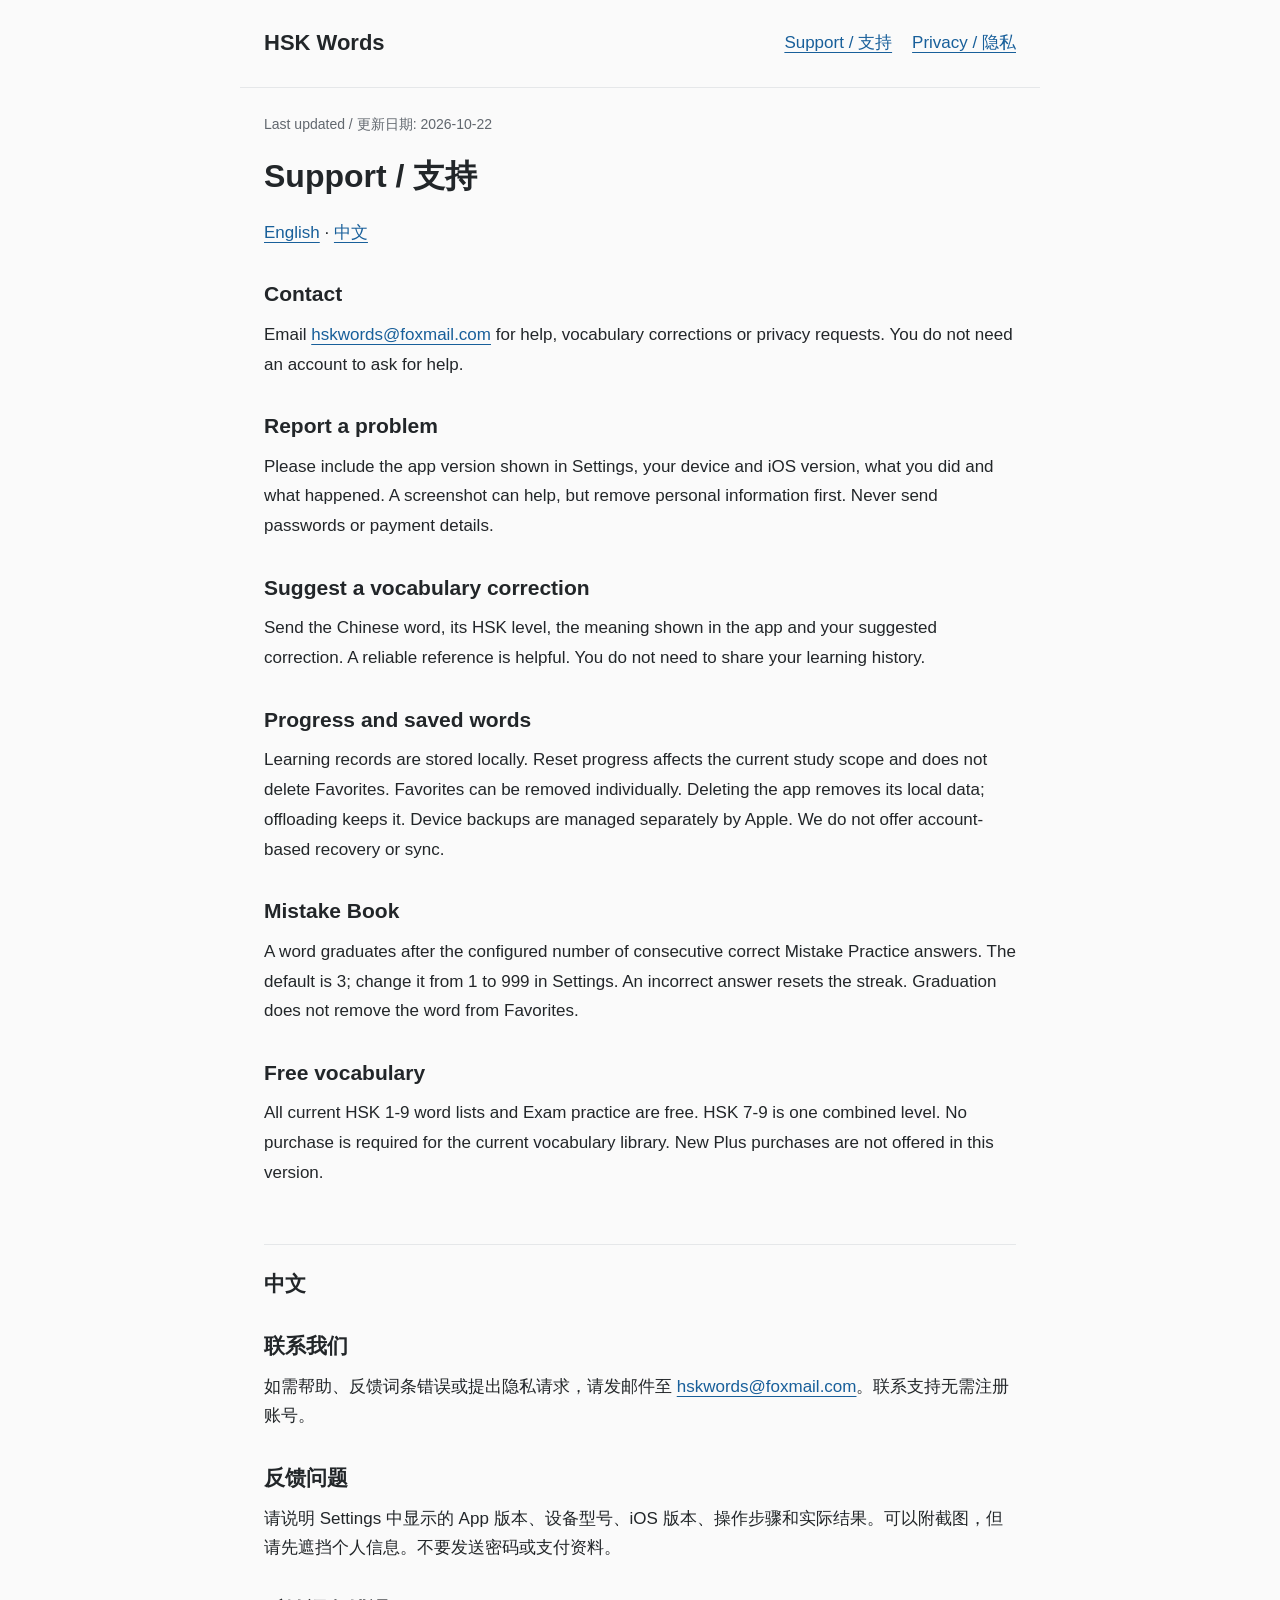
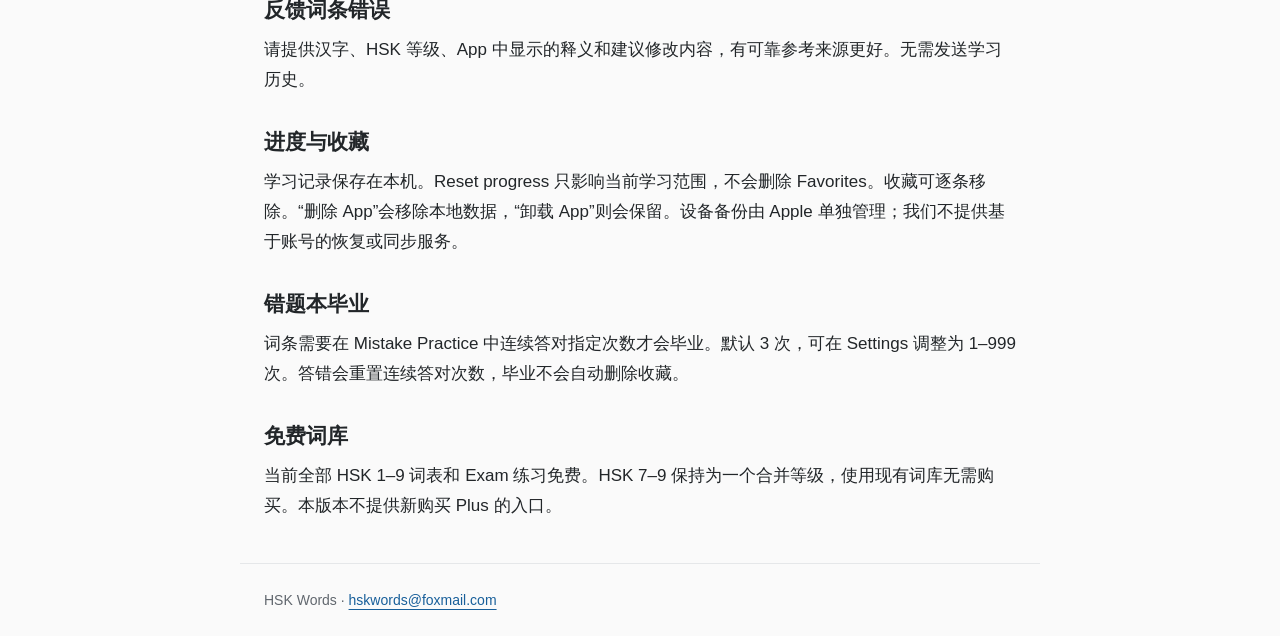
==== index.html @ 2951751a "docs: publish HSK Words privacy and support pages" ====
<!doctype html>
<html lang="en">
<head><meta charset="utf-8"><meta name="viewport" content="width=device-width, initial-scale=1"><title>Support / 支持 | HSK Words</title><link rel="stylesheet" href="style.css"></head>
<body>
<header><a class="brand" href="index.html">HSK Words</a><nav aria-label="Pages"><a href="index.html">Support / 支持</a><a href="privacy.html">Privacy / 隐私</a></nav></header>
<main><p class="draft">Last updated / 更新日期: 2026-10-22</p>
<h1>Support / 支持</h1><p class="languages"><a href="#english">English</a> · <a href="#chinese">中文</a></p>
<div id="english"><section lang="en">
<h2>Contact</h2>
<p>Email <a href="mailto:hskwords@foxmail.com">hskwords@foxmail.com</a> for help, vocabulary corrections or privacy requests. You do not need an account to ask for help.</p>
<h2>Report a problem</h2>
<p>Please include the app version shown in Settings, your device and iOS version, what you did and what happened. A screenshot can help, but remove personal information first. Never send passwords or payment details.</p>
<h2>Suggest a vocabulary correction</h2>
<p>Send the Chinese word, its HSK level, the meaning shown in the app and your suggested correction. A reliable reference is helpful. You do not need to share your learning history.</p>
<h2>Progress and saved words</h2>
<p>Learning records are stored locally. Reset progress affects the current study scope and does not delete Favorites. Favorites can be removed individually. Deleting the app removes its local data; offloading keeps it. Device backups are managed separately by Apple. We do not offer account-based recovery or sync.</p>
<h2>Mistake Book</h2>
<p>A word graduates after the configured number of consecutive correct Mistake Practice answers. The default is 3; change it from 1 to 999 in Settings. An incorrect answer resets the streak. Graduation does not remove the word from Favorites.</p>
<h2>Free vocabulary</h2>
<p>All current HSK 1-9 word lists and Exam practice are free. HSK 7-9 is one combined level. No purchase is required for the current vocabulary library. New Plus purchases are not offered in this version.</p>
</section></div>
<div id="chinese"><h2 class="language-title">中文</h2><section lang="zh-Hans">
<h2>联系我们</h2>
<p>如需帮助、反馈词条错误或提出隐私请求，请发邮件至 <a href="mailto:hskwords@foxmail.com">hskwords@foxmail.com</a>。联系支持无需注册账号。</p>
<h2>反馈问题</h2>
<p>请说明 Settings 中显示的 App 版本、设备型号、iOS 版本、操作步骤和实际结果。可以附截图，但请先遮挡个人信息。不要发送密码或支付资料。</p>
<h2>反馈词条错误</h2>
<p>请提供汉字、HSK 等级、App 中显示的释义和建议修改内容，有可靠参考来源更好。无需发送学习历史。</p>
<h2>进度与收藏</h2>
<p>学习记录保存在本机。Reset progress 只影响当前学习范围，不会删除 Favorites。收藏可逐条移除。“删除 App”会移除本地数据，“卸载 App”则会保留。设备备份由 Apple 单独管理；我们不提供基于账号的恢复或同步服务。</p>
<h2>错题本毕业</h2>
<p>词条需要在 Mistake Practice 中连续答对指定次数才会毕业。默认 3 次，可在 Settings 调整为 1–999 次。答错会重置连续答对次数，毕业不会自动删除收藏。</p>
<h2>免费词库</h2>
<p>当前全部 HSK 1–9 词表和 Exam 练习免费。HSK 7–9 保持为一个合并等级，使用现有词库无需购买。本版本不提供新购买 Plus 的入口。</p>
</section></div>

</main><footer>HSK Words · <a href="mailto:hskwords@foxmail.com">hskwords@foxmail.com</a></footer>
</body></html>
---- style.css ----
* { box-sizing: border-box; }
html { color-scheme: light; scroll-padding-top: 24px; }
body { margin: 0; background: #fafafa; color: #222629; font: 17px/1.75 -apple-system, BlinkMacSystemFont, "Segoe UI", sans-serif; letter-spacing: 0; }
header, main, footer { max-width: 800px; margin: auto; padding: 24px; }
header { display: flex; align-items: center; justify-content: space-between; flex-wrap: wrap; gap: 16px; border-bottom: 1px solid #e5e7e9; }
nav { display: flex; flex-wrap: wrap; gap: 20px; }
a { color: #185f9a; text-underline-offset: 4px; overflow-wrap: anywhere; }
a:focus-visible { outline: 3px solid #185f9a; outline-offset: 4px; }
.brand { font-size: 22px; font-weight: 700; color: #222629; text-decoration: none; }
h1 { font-size: 32px; line-height: 1.3; margin: 20px 0; }
h2 { font-size: 21px; line-height: 1.45; margin: 32px 0 10px; }
p { margin: 0 0 18px; overflow-wrap: anywhere; }
.draft, footer { color: #61676e; font-size: 14px; }
.language-title { margin-top: 56px; padding-top: 24px; border-top: 1px solid #e5e7e9; }
footer { border-top: 1px solid #e5e7e9; }
@media (max-width: 480px) { header, main, footer { padding: 20px; } h1 { font-size: 28px; } }
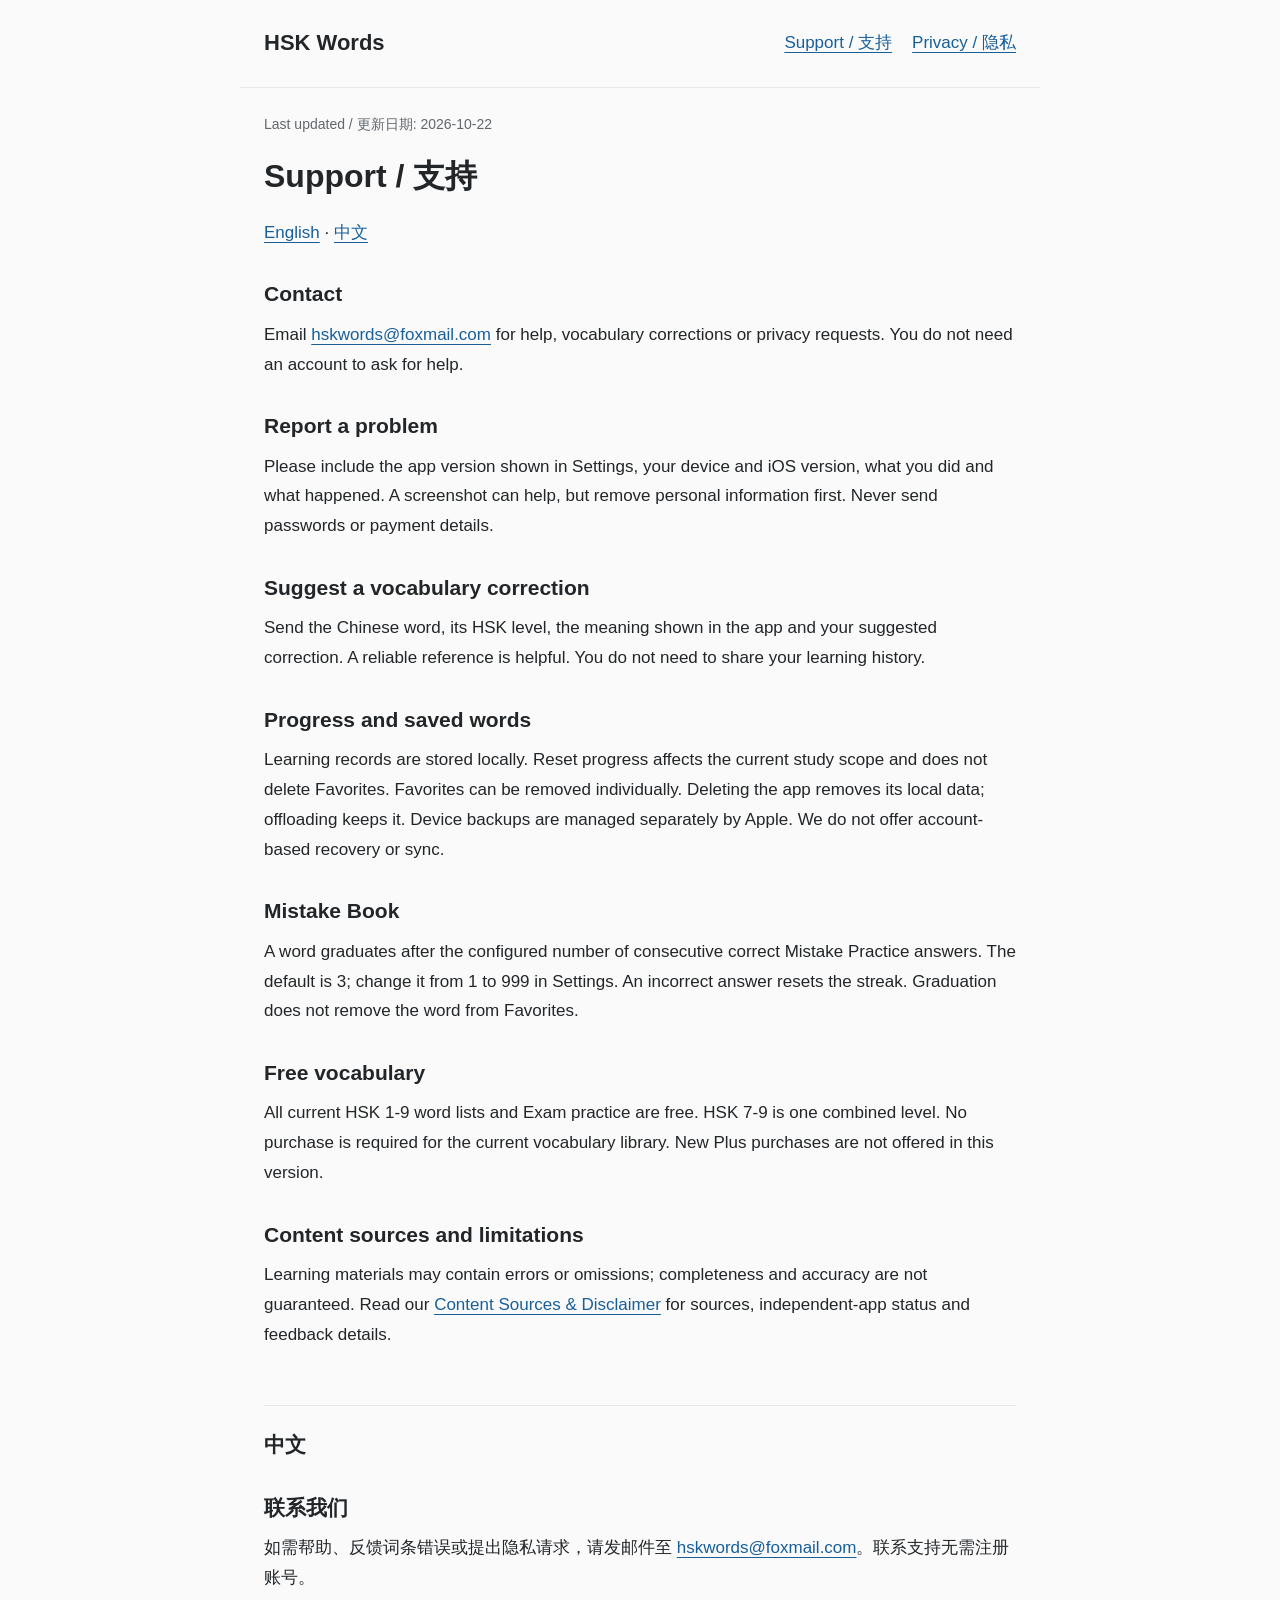
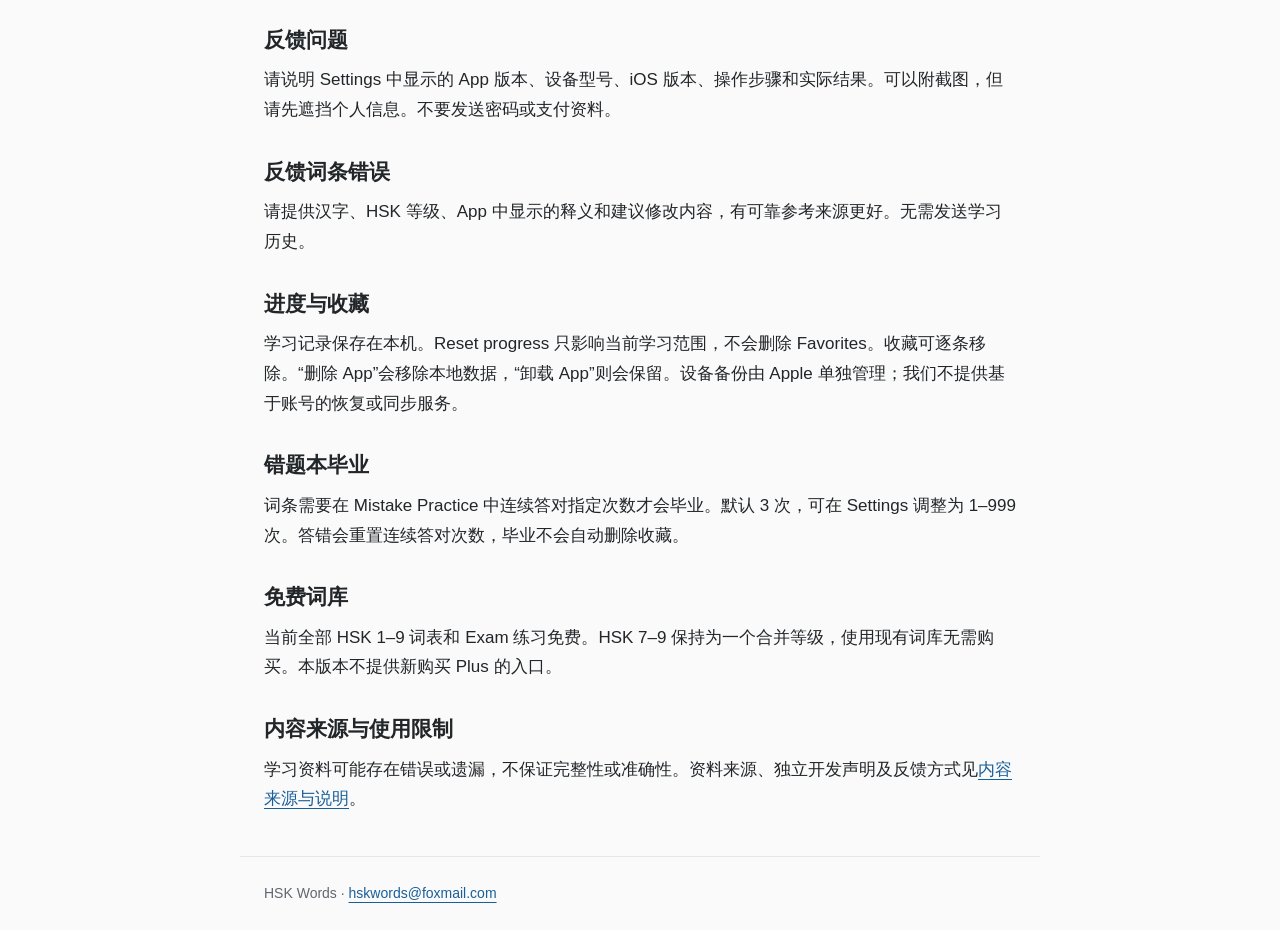
==== commit 9126dc78: "docs: publish content sources and disclaimer" ====
--- a/index.html
+++ b/index.html
@@ -18,6 +18,8 @@
 <p>A word graduates after the configured number of consecutive correct Mistake Practice answers. The default is 3; change it from 1 to 999 in Settings. An incorrect answer resets the streak. Graduation does not remove the word from Favorites.</p>
 <h2>Free vocabulary</h2>
 <p>All current HSK 1-9 word lists and Exam practice are free. HSK 7-9 is one combined level. No purchase is required for the current vocabulary library. New Plus purchases are not offered in this version.</p>
+<h2>Content sources and limitations</h2>
+<p>Learning materials may contain errors or omissions; completeness and accuracy are not guaranteed. Read our <a href="content.html">Content Sources &amp; Disclaimer</a> for sources, independent-app status and feedback details.</p>
 </section></div>
 <div id="chinese"><h2 class="language-title">中文</h2><section lang="zh-Hans">
 <h2>联系我们</h2>
@@ -32,6 +34,8 @@
 <p>词条需要在 Mistake Practice 中连续答对指定次数才会毕业。默认 3 次，可在 Settings 调整为 1–999 次。答错会重置连续答对次数，毕业不会自动删除收藏。</p>
 <h2>免费词库</h2>
 <p>当前全部 HSK 1–9 词表和 Exam 练习免费。HSK 7–9 保持为一个合并等级，使用现有词库无需购买。本版本不提供新购买 Plus 的入口。</p>
+<h2>内容来源与使用限制</h2>
+<p>学习资料可能存在错误或遗漏，不保证完整性或准确性。资料来源、独立开发声明及反馈方式见<a href="content.html">内容来源与说明</a>。</p>
 </section></div>
 
 </main><footer>HSK Words · <a href="mailto:hskwords@foxmail.com">hskwords@foxmail.com</a></footer>
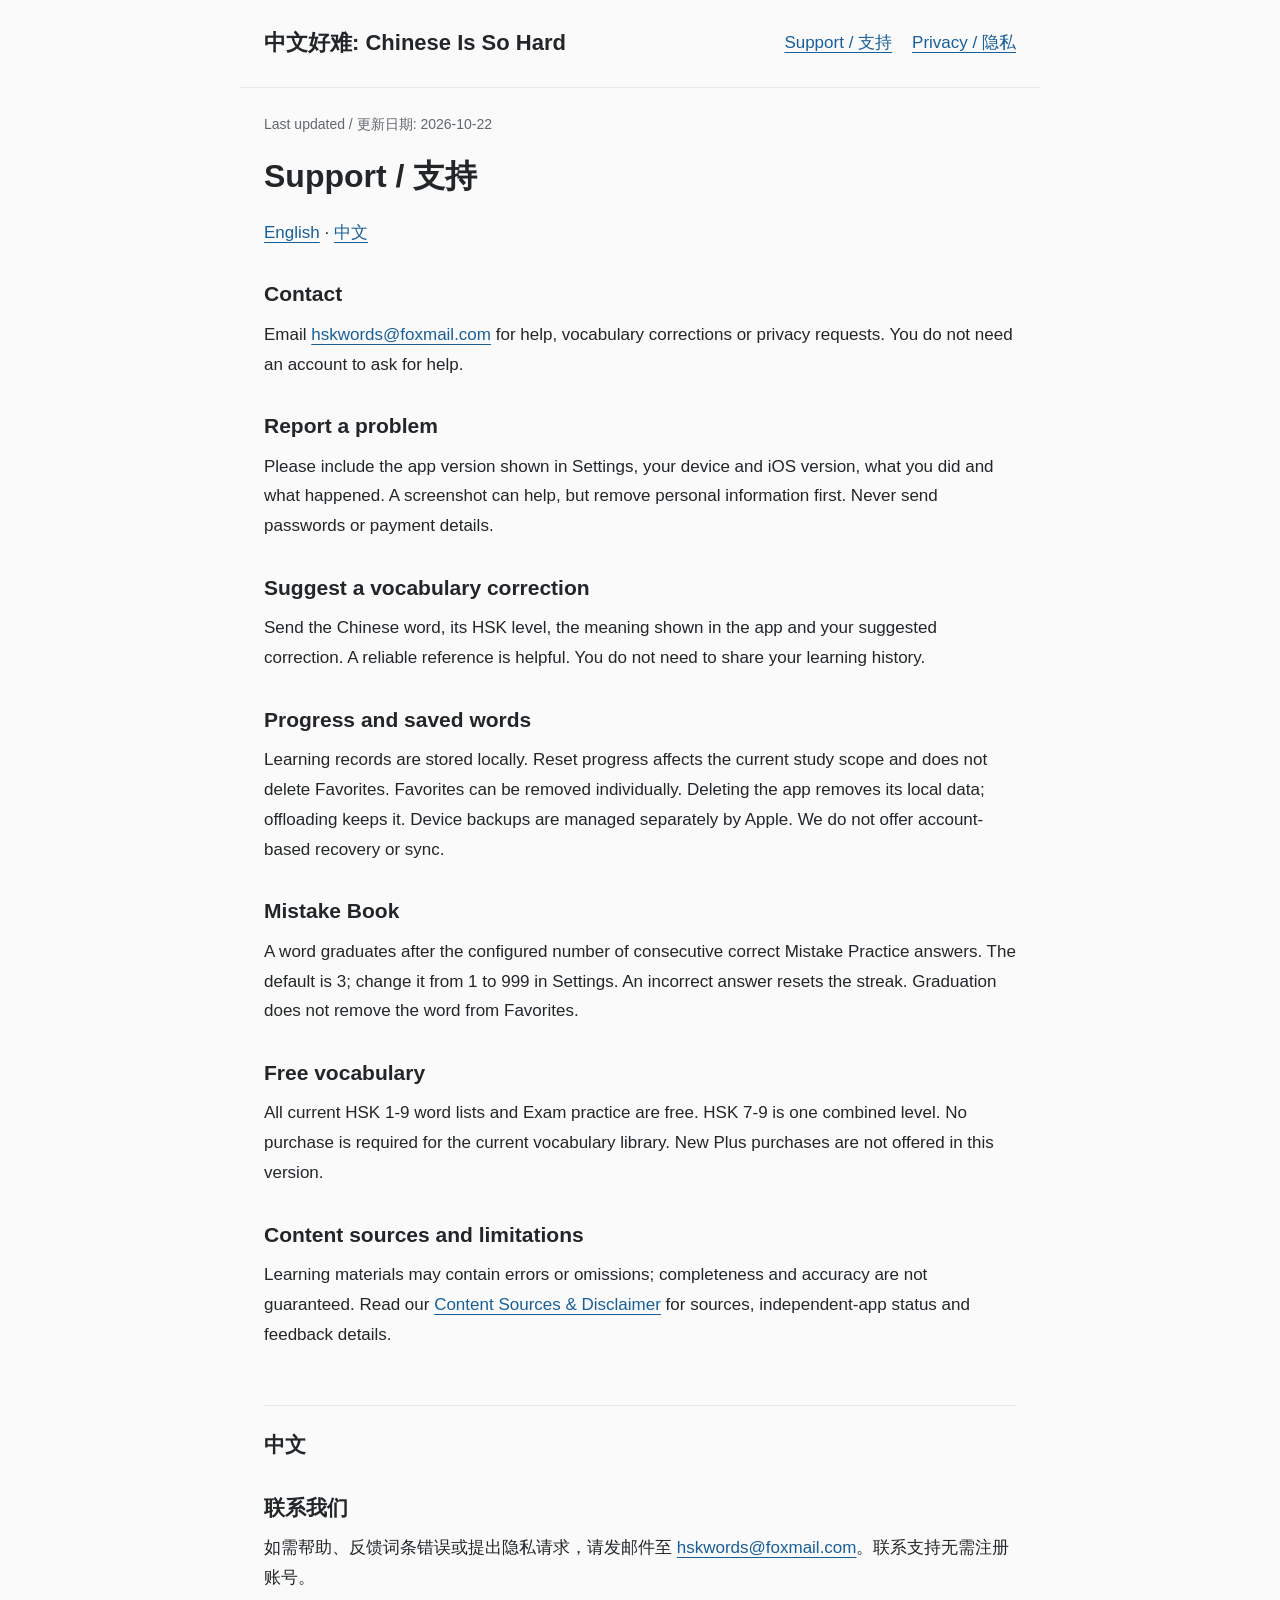
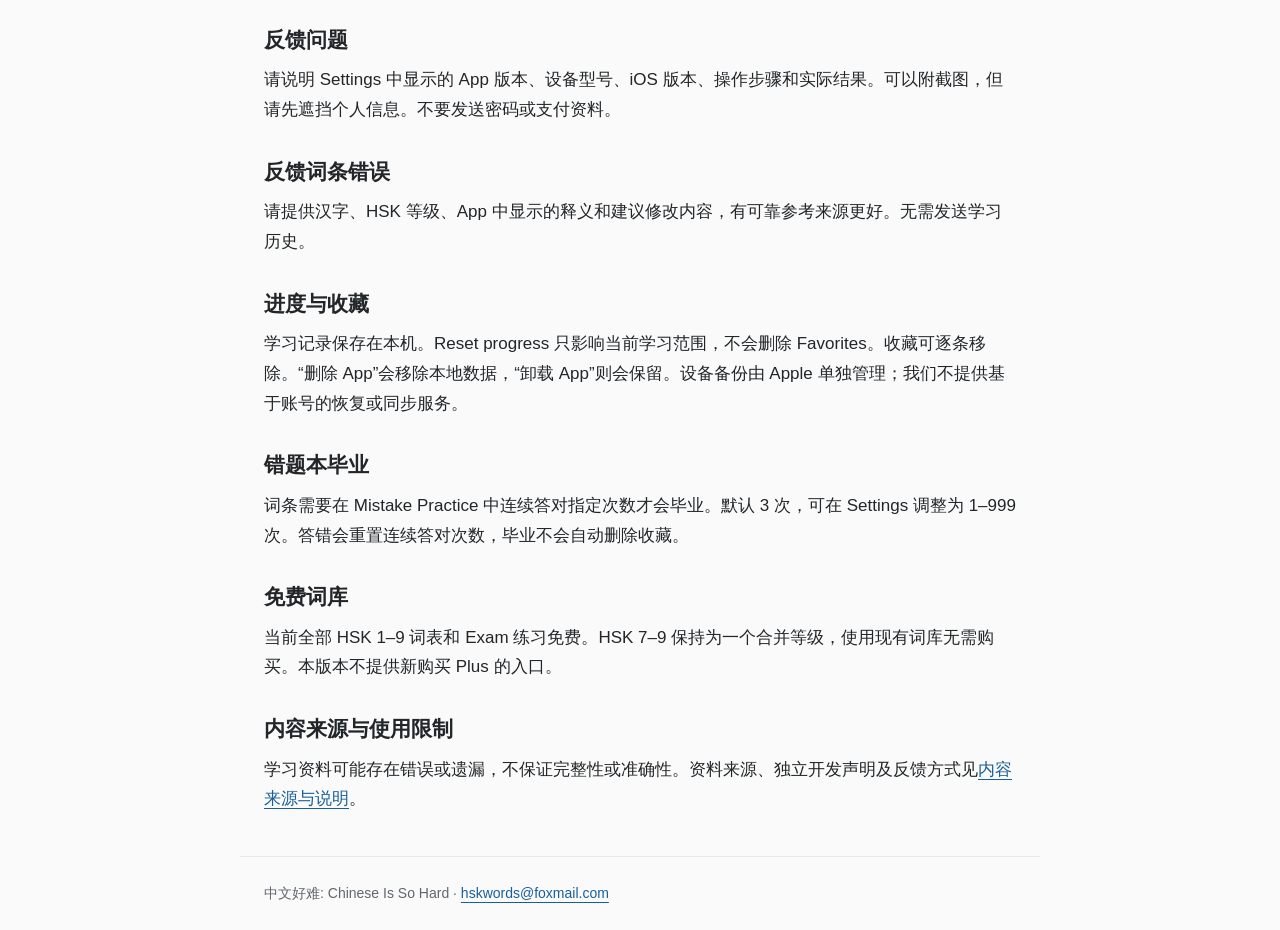
==== commit a57bece6: "polish: rename app to Chinese Is So Hard" ====
--- a/index.html
+++ b/index.html
@@ -1,8 +1,8 @@
 <!doctype html>
 <html lang="en">
-<head><meta charset="utf-8"><meta name="viewport" content="width=device-width, initial-scale=1"><title>Support / 支持 | HSK Words</title><link rel="stylesheet" href="style.css"></head>
+<head><meta charset="utf-8"><meta name="viewport" content="width=device-width, initial-scale=1"><title>Support / 支持 | 中文好难: Chinese Is So Hard</title><link rel="stylesheet" href="style.css"></head>
 <body>
-<header><a class="brand" href="index.html">HSK Words</a><nav aria-label="Pages"><a href="index.html">Support / 支持</a><a href="privacy.html">Privacy / 隐私</a></nav></header>
+<header><a class="brand" href="index.html">中文好难: Chinese Is So Hard</a><nav aria-label="Pages"><a href="index.html">Support / 支持</a><a href="privacy.html">Privacy / 隐私</a></nav></header>
 <main><p class="draft">Last updated / 更新日期: 2026-10-22</p>
 <h1>Support / 支持</h1><p class="languages"><a href="#english">English</a> · <a href="#chinese">中文</a></p>
 <div id="english"><section lang="en">
@@ -38,5 +38,5 @@
 <p>学习资料可能存在错误或遗漏，不保证完整性或准确性。资料来源、独立开发声明及反馈方式见<a href="content.html">内容来源与说明</a>。</p>
 </section></div>
 
-</main><footer>HSK Words · <a href="mailto:hskwords@foxmail.com">hskwords@foxmail.com</a></footer>
+</main><footer>中文好难: Chinese Is So Hard · <a href="mailto:hskwords@foxmail.com">hskwords@foxmail.com</a></footer>
 </body></html>
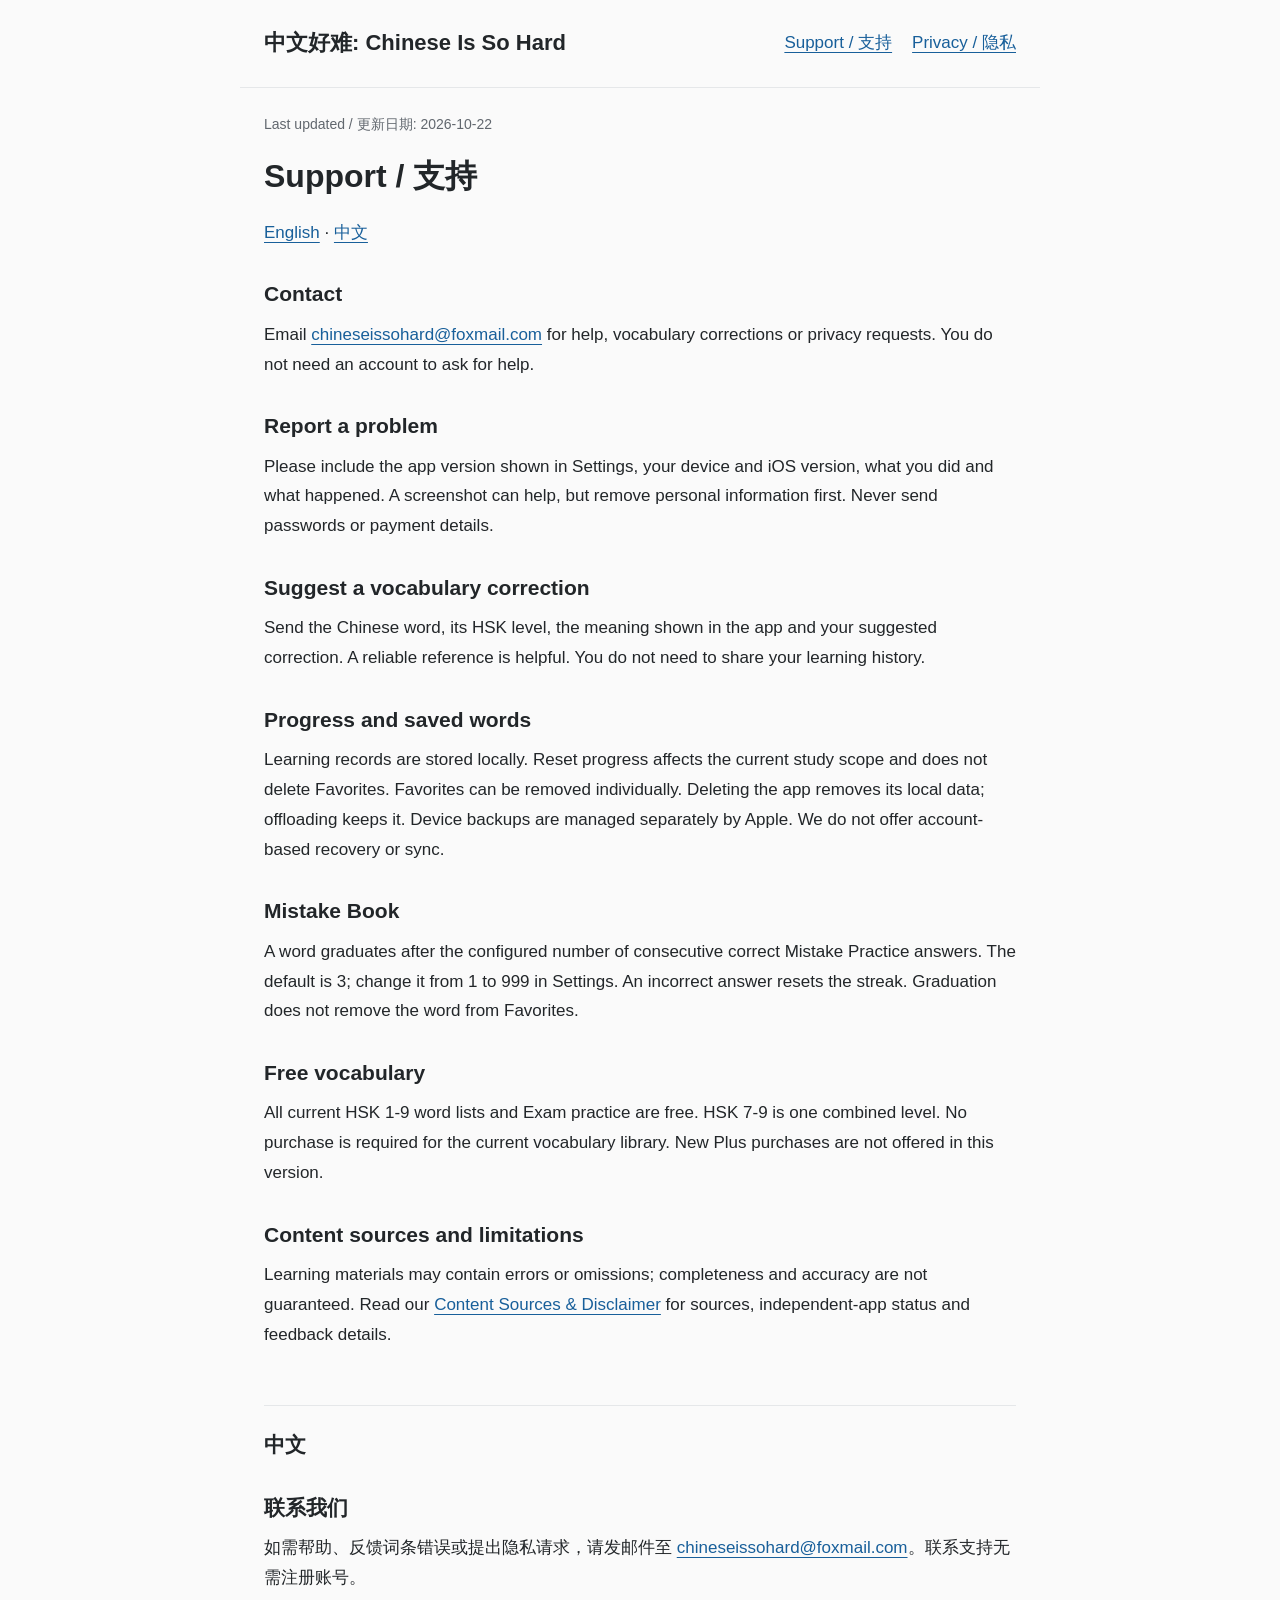
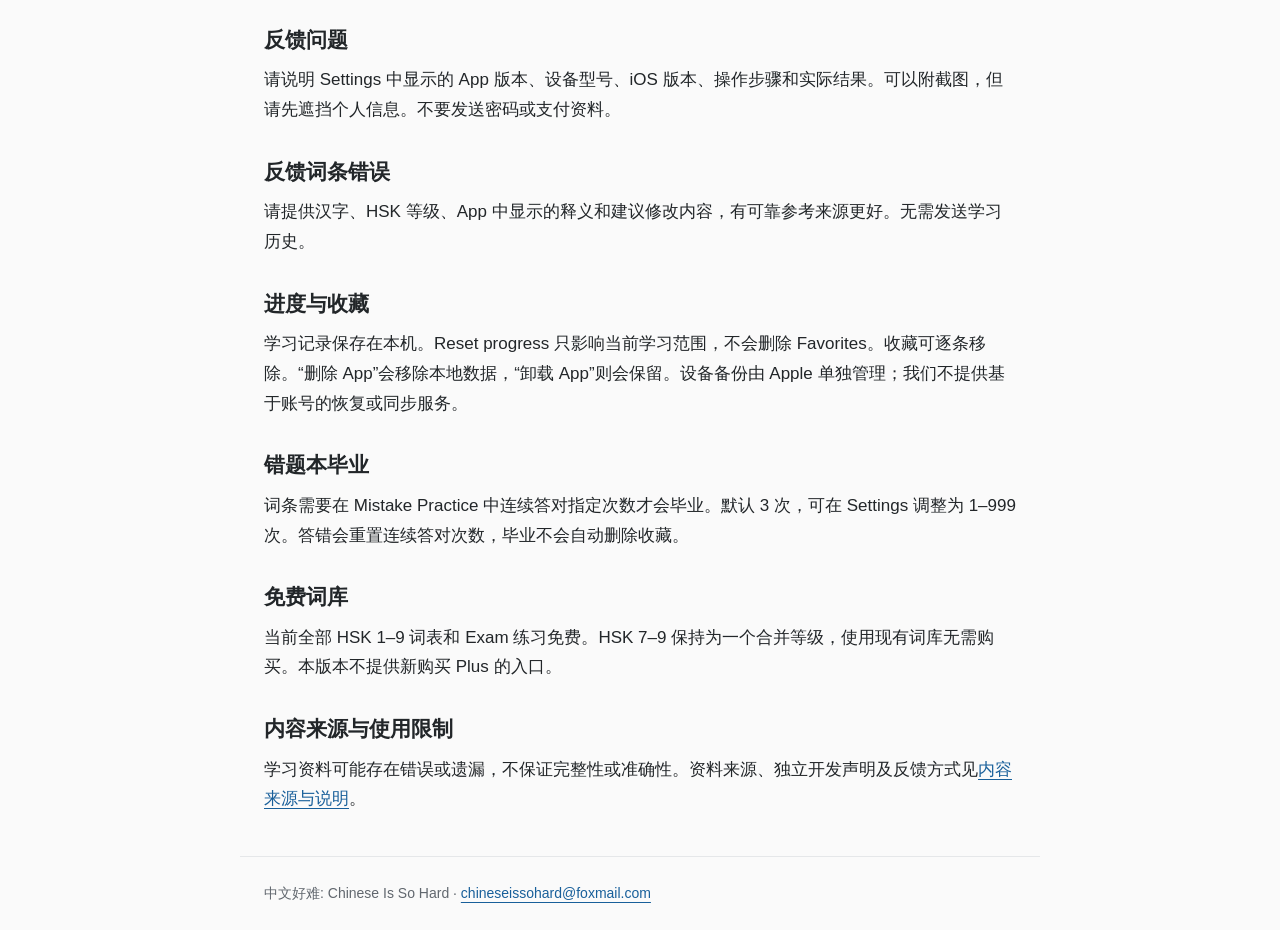
==== commit b326c235: "chore: update support email for new app brand" ====
--- a/index.html
+++ b/index.html
@@ -7,7 +7,7 @@
 <h1>Support / 支持</h1><p class="languages"><a href="#english">English</a> · <a href="#chinese">中文</a></p>
 <div id="english"><section lang="en">
 <h2>Contact</h2>
-<p>Email <a href="mailto:hskwords@foxmail.com">hskwords@foxmail.com</a> for help, vocabulary corrections or privacy requests. You do not need an account to ask for help.</p>
+<p>Email <a href="mailto:chineseissohard@foxmail.com">chineseissohard@foxmail.com</a> for help, vocabulary corrections or privacy requests. You do not need an account to ask for help.</p>
 <h2>Report a problem</h2>
 <p>Please include the app version shown in Settings, your device and iOS version, what you did and what happened. A screenshot can help, but remove personal information first. Never send passwords or payment details.</p>
 <h2>Suggest a vocabulary correction</h2>
@@ -23,7 +23,7 @@
 </section></div>
 <div id="chinese"><h2 class="language-title">中文</h2><section lang="zh-Hans">
 <h2>联系我们</h2>
-<p>如需帮助、反馈词条错误或提出隐私请求，请发邮件至 <a href="mailto:hskwords@foxmail.com">hskwords@foxmail.com</a>。联系支持无需注册账号。</p>
+<p>如需帮助、反馈词条错误或提出隐私请求，请发邮件至 <a href="mailto:chineseissohard@foxmail.com">chineseissohard@foxmail.com</a>。联系支持无需注册账号。</p>
 <h2>反馈问题</h2>
 <p>请说明 Settings 中显示的 App 版本、设备型号、iOS 版本、操作步骤和实际结果。可以附截图，但请先遮挡个人信息。不要发送密码或支付资料。</p>
 <h2>反馈词条错误</h2>
@@ -38,5 +38,5 @@
 <p>学习资料可能存在错误或遗漏，不保证完整性或准确性。资料来源、独立开发声明及反馈方式见<a href="content.html">内容来源与说明</a>。</p>
 </section></div>
 
-</main><footer>中文好难: Chinese Is So Hard · <a href="mailto:hskwords@foxmail.com">hskwords@foxmail.com</a></footer>
+</main><footer>中文好难: Chinese Is So Hard · <a href="mailto:chineseissohard@foxmail.com">chineseissohard@foxmail.com</a></footer>
 </body></html>
